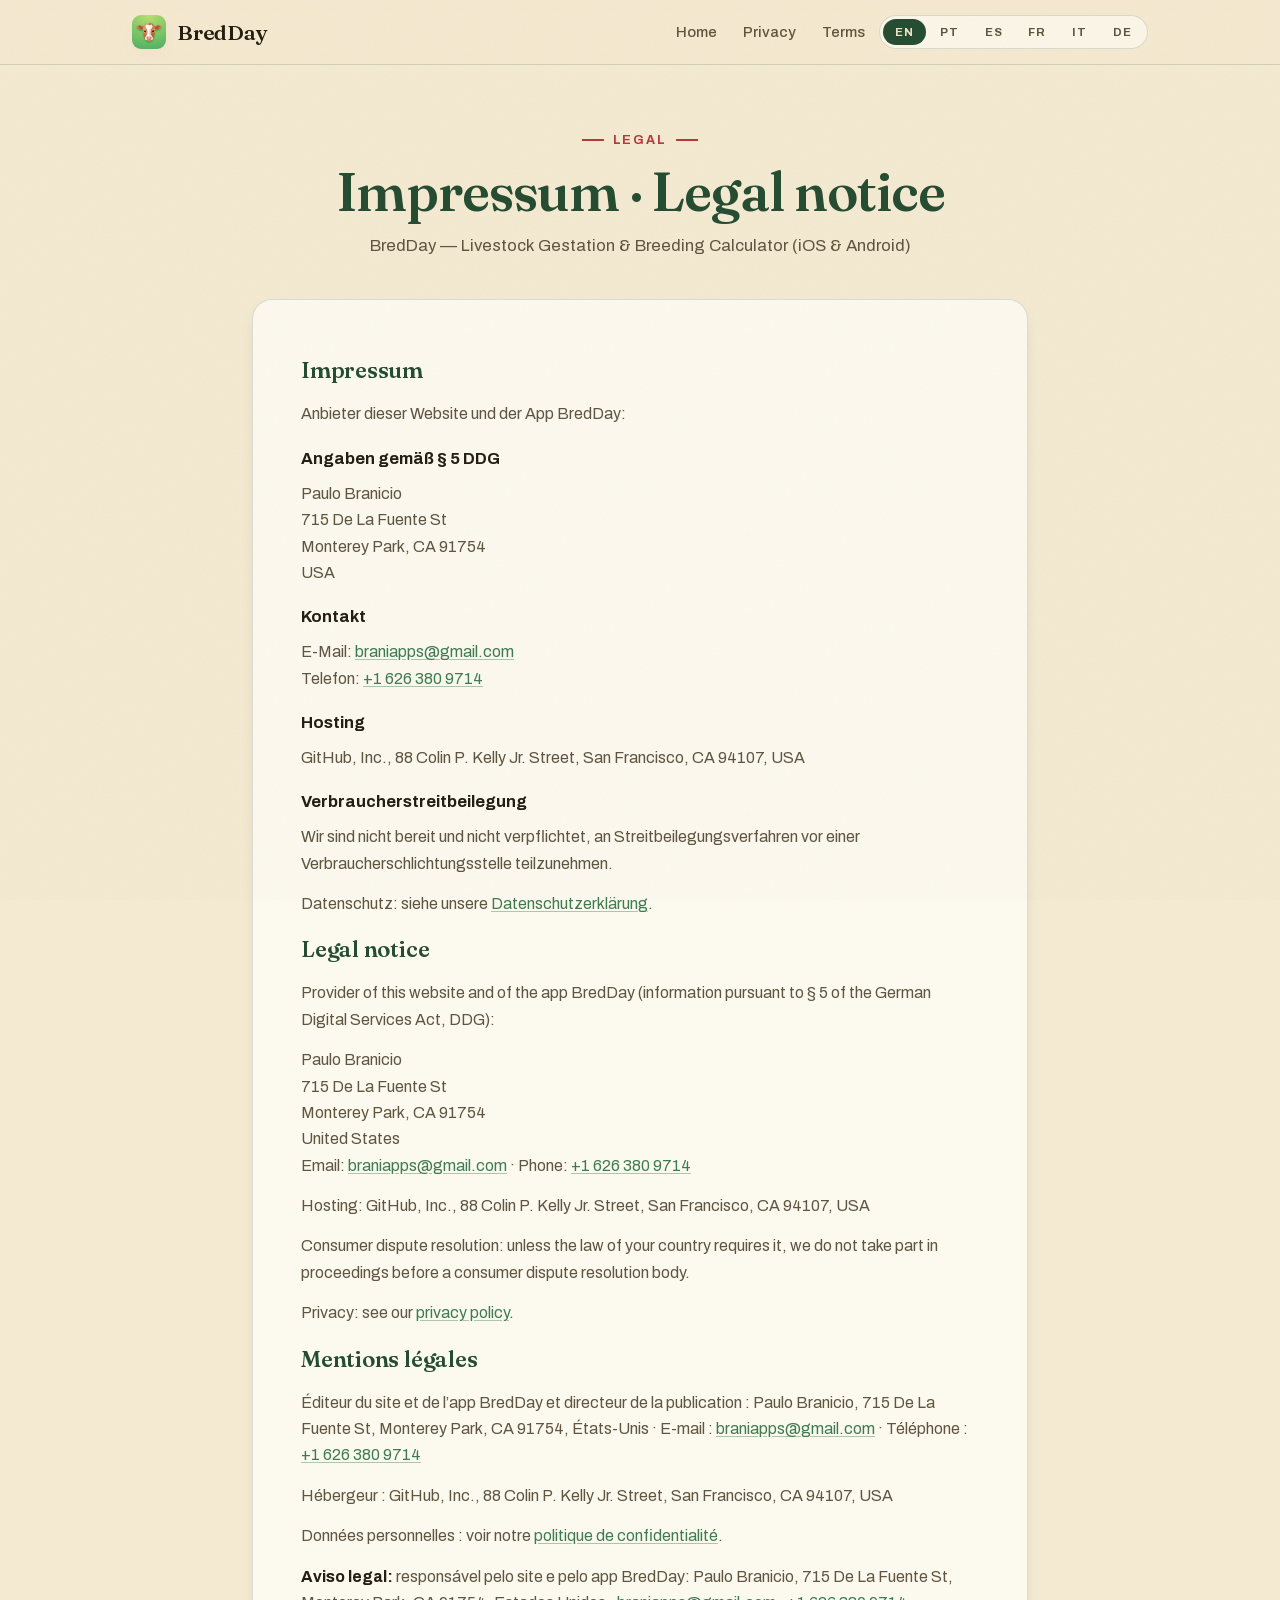
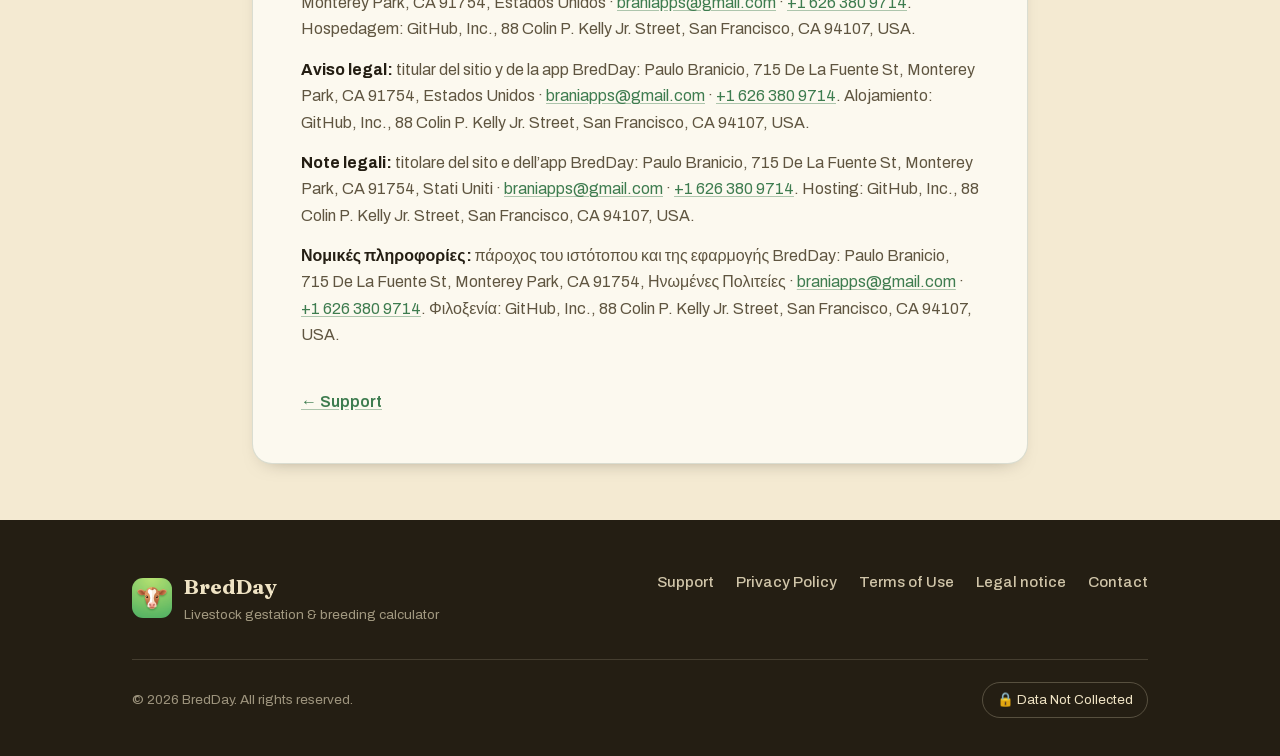
==== impressum.html @ 79020105 "legal: Impressum, named data controller, EU consumer terms; self-hosted fonts Co-Authored-By: Claude" ====
<!DOCTYPE html>
<html lang="en">
<head>
<meta charset="UTF-8">
<meta name="viewport" content="width=device-width, initial-scale=1.0">
<title>Impressum · Legal notice — BredDay</title>
<meta name="description" content="Impressum and legal notice for BredDay and this support site: provider, contact, hosting.">
<link rel="icon" href="app-icon.png">
<link rel="stylesheet" href="fonts/fonts.css">
<script src="site.js" defer></script>
<style>
  :root{
    --paper:#F4EAD2;--paper-2:#FBF6E8;--card:#FCF9EF;
    --ink:#241E13;--ink-soft:#5f5540;
    --green:#3E7C4F;--green-deep:#264d31;
    --barn:#B33A3A;--amber:#C9821B;--wheat:#EFE3C4;
    --hair:rgba(38,77,49,.16);
    --shadow:0 18px 40px -22px rgba(36,30,19,.45);
    --shadow-sm:0 8px 20px -14px rgba(36,30,19,.5);
    --serif:"Fraunces",Georgia,"Times New Roman",serif;
    --sans:"Archivo",-apple-system,BlinkMacSystemFont,"Segoe UI",sans-serif;
  }
  *{margin:0;padding:0;box-sizing:border-box}
  html{scroll-behavior:smooth}
  body{font-family:var(--sans);color:var(--ink);background:var(--paper);line-height:1.65;-webkit-font-smoothing:antialiased;overflow-x:hidden}
  body::before{content:"";position:fixed;inset:0;z-index:9999;pointer-events:none;opacity:.05;mix-blend-mode:multiply;
    background-image:url("data:image/svg+xml,%3Csvg xmlns='http://www.w3.org/2000/svg' width='140' height='140'%3E%3Cfilter id='n'%3E%3CfeTurbulence type='fractalNoise' baseFrequency='0.8' numOctaves='3' stitchTiles='stitch'/%3E%3C/filter%3E%3Crect width='100%25' height='100%25' filter='url(%23n)'/%3E%3C/svg%3E")}
  ::selection{background:var(--amber);color:#fff}
  .wrap{max-width:820px;margin:0 auto;padding:0 22px}

  header.site{position:sticky;top:0;z-index:50;background:rgba(244,234,210,.82);backdrop-filter:saturate(150%) blur(10px);border-bottom:1px solid var(--hair)}
  .nav{max-width:1060px;margin:0 auto;padding:0 22px;display:flex;align-items:center;justify-content:space-between;gap:14px;height:64px}
  .brand{display:flex;align-items:center;gap:11px;text-decoration:none;color:var(--ink);font-weight:600}
  .brand img{width:34px;height:34px;border-radius:9px;box-shadow:var(--shadow-sm)}
  .brand b{font-family:var(--serif);font-size:1.32rem;font-weight:600;letter-spacing:-.01em}
  .nav-links{display:flex;gap:26px;font-size:.93rem;font-weight:500;margin-left:auto}
  .nav-links a{text-decoration:none;color:var(--ink-soft);transition:color .2s}
  .nav-links a:hover,.nav-links a.active{color:var(--green-deep)}
  @media(max-width:640px){.nav-links{display:none}}

  /* ---------- Language switch ----------
     .langtabs is the role="tablist"; site.js maintains aria-selected,
     aria-controls and tabindex on the buttons. Hidden without JS: all six
     languages already render stacked then, so a switch that cannot switch
     anything would only be a trap. */
  .langtabs{display:inline-flex;gap:2px;padding:3px;border-radius:999px;background:var(--paper-2);border:1px solid var(--hair);flex:none}
  .langtabs [role="tab"]{appearance:none;-webkit-appearance:none;border:0;background:transparent;cursor:pointer;padding:7px 12px;border-radius:999px;font-family:var(--sans);font-size:.72rem;font-weight:700;letter-spacing:.08em;color:var(--ink-soft);transition:color .2s,background-color .2s}
  .langtabs [role="tab"]:hover{color:var(--green-deep);background:var(--wheat)}
  .langtabs [role="tab"][aria-selected="true"]{background:var(--green-deep);color:var(--wheat);font-weight:800}
  .langtabs [role="tab"]:focus-visible{outline:2px solid var(--green);outline-offset:2px}
  html:not([data-js="on"]) .langtabs{display:none}

  /* Languages are hidden ONLY when site.js has announced itself by setting
     data-js on <html>. If the script never runs or throws, this selector
     stops matching and all six languages render stacked — readable,
     anchor-navigable, and complete. Showing the wrong language is cosmetic;
     showing none would be a legal-content outage. Never hide [data-lang]
     outside an html[data-js="on"] scope. */
  html[data-js="on"] [data-lang]{display:none}
  html[data-js="on"] [data-lang][data-lang-active]{display:block}
  html:not([data-js="on"]) [data-lang] + [data-lang]{border-top:2px solid var(--hair)}

  .doc-hero{text-align:center;padding:58px 0 6px}
  .eyebrow{display:inline-flex;align-items:center;gap:9px;font-size:.78rem;font-weight:700;letter-spacing:.16em;text-transform:uppercase;color:var(--barn);margin-bottom:14px}
  .eyebrow::before,.eyebrow::after{content:"";width:22px;height:2px;background:var(--barn);display:inline-block}
  .doc-hero h1{font-family:var(--serif);font-weight:600;letter-spacing:-.02em;line-height:1.02;font-size:clamp(2.4rem,6vw,3.4rem);color:var(--green-deep)}
  .doc-hero .app{color:var(--ink-soft);margin-top:12px;font-size:1.05rem}
  .doc-hero .date{display:inline-block;margin-top:18px;font-size:.8rem;font-weight:600;letter-spacing:.05em;color:var(--green-deep);background:var(--paper-2);border:1px solid var(--hair);padding:6px 15px;border-radius:999px}

  .doc{background:var(--card);border:1px solid var(--hair);border-radius:20px;box-shadow:var(--shadow-sm);padding:clamp(26px,5vw,48px);margin:34px 0 56px}
  .doc h2{font-family:var(--serif);font-weight:600;letter-spacing:-.01em;font-size:1.4rem;color:var(--green-deep);margin:32px 0 12px}
  .doc h2:first-child{margin-top:4px}
  .doc h3{font-size:1.02rem;font-weight:700;color:var(--ink);margin:18px 0 8px}
  .doc p{color:var(--ink-soft);margin-bottom:14px}
  .doc ul{margin:0 0 16px 22px}
  .doc li{color:var(--ink-soft);margin-bottom:8px}
  .doc strong{color:var(--ink)}
  .doc a{color:var(--green);text-decoration:underline;text-underline-offset:2px;text-decoration-color:rgba(62,124,79,.42)}
  .doc a:hover{text-decoration-color:var(--green)}

  .callout{border-radius:14px;padding:22px 24px;margin:24px 0;border-left:5px solid var(--green);background:rgba(62,124,79,.08)}
  .callout p:last-child{margin-bottom:0}
  .contact{background:var(--paper-2);border:1px solid var(--hair);border-radius:16px;padding:26px;margin-top:32px}
  .contact h2{margin-top:0}
  .contact .mail{display:inline-block;margin-top:4px;font-weight:600;font-size:1.05rem}

  .doc-back{display:inline-flex;align-items:center;gap:8px;margin-top:26px;font-weight:600;color:var(--green-deep);text-decoration:none}
  .doc-back:hover{text-decoration:underline}

  footer{background:var(--ink);color:var(--wheat);padding:50px 0 38px}
  .foot-top{display:flex;flex-wrap:wrap;gap:26px;justify-content:space-between;align-items:flex-start}
  .foot-brand{display:flex;align-items:center;gap:12px}
  .foot-brand img{width:40px;height:40px;border-radius:11px}
  .foot-brand b{font-family:var(--serif);font-size:1.3rem}
  .foot-brand span{display:block;font-size:.85rem;color:rgba(239,227,196,.62)}
  .foot-links{display:flex;flex-wrap:wrap;gap:22px;font-size:.95rem;font-weight:500}
  .foot-links a{color:var(--wheat);text-decoration:none;opacity:.85;transition:opacity .2s}
  .foot-links a:hover{opacity:1;text-decoration:underline}
  .foot-bottom{margin-top:32px;padding-top:22px;border-top:1px solid rgba(239,227,196,.16);display:flex;flex-wrap:wrap;gap:14px;justify-content:space-between;align-items:center;font-size:.85rem;color:rgba(239,227,196,.6)}
  .privacy-badge{display:inline-flex;align-items:center;gap:8px;border:1px solid rgba(239,227,196,.25);border-radius:999px;padding:6px 14px;color:var(--wheat)}
  @media(prefers-reduced-motion:reduce){*{transition:none!important}html{scroll-behavior:auto}}
</style>
</head>
<body>

<!-- Chrome: lives outside every [data-lang] section, so its text is swapped by
     site.js from the data-i18n-* attributes rather than by duplication. The
     six tab labels stay untranslated: a language's own endonym initials are
     correct in every locale. -->
<header class="site">
  <div class="nav">
    <a class="brand" href="index.html"><img src="app-icon.png" alt="BredDay icon"><b>BredDay</b></a>
    <nav class="nav-links" aria-label="Main" data-i18n-aria-en="Main" data-i18n-aria-pt="Principal" data-i18n-aria-es="Principal" data-i18n-aria-fr="Principale" data-i18n-aria-it="Principale" data-i18n-aria-de="Hauptnavigation">
      <a href="index.html" data-i18n-en="Home" data-i18n-pt="Início" data-i18n-es="Inicio" data-i18n-fr="Accueil" data-i18n-it="Home" data-i18n-de="Start">Home</a>
      <a href="privacy.html" data-i18n-en="Privacy" data-i18n-pt="Privacidade" data-i18n-es="Privacidad" data-i18n-fr="Confidentialité" data-i18n-it="Privacy" data-i18n-de="Datenschutz">Privacy</a>
      <a href="terms.html" data-i18n-en="Terms" data-i18n-pt="Termos" data-i18n-es="Términos" data-i18n-fr="Conditions" data-i18n-it="Termini" data-i18n-de="Nutzungsbedingungen">Terms</a>
    </nav>
    <div class="langtabs" role="tablist" aria-label="Language" data-i18n-aria-en="Language" data-i18n-aria-pt="Idioma" data-i18n-aria-es="Idioma" data-i18n-aria-fr="Langue" data-i18n-aria-it="Lingua" data-i18n-aria-de="Sprache">
      <button type="button" role="tab" data-lang-target="en" aria-label="English">EN</button>
      <button type="button" role="tab" data-lang-target="pt" aria-label="Português">PT</button>
      <button type="button" role="tab" data-lang-target="es" aria-label="Español">ES</button>
      <button type="button" role="tab" data-lang-target="fr" aria-label="Français">FR</button>
      <button type="button" role="tab" data-lang-target="it" aria-label="Italiano">IT</button>
      <button type="button" role="tab" data-lang-target="de" aria-label="Deutsch">DE</button>
    </div>
  </div>
</header>

<main>
  <div class="wrap">
    <div class="doc-hero">
      <span class="eyebrow">Legal</span>
      <h1>Impressum · Legal notice</h1>
      <p class="app">BredDay — Livestock Gestation &amp; Breeding Calculator (iOS &amp; Android)</p>
    </div>
    <article class="doc">
        <section lang="de" id="impressum">
        <h2>Impressum</h2>
        <p>Anbieter dieser Website und der App BredDay:</p>
        <h3>Angaben gemäß § 5 DDG</h3>
        <p>Paulo Branicio<br>715 De La Fuente St<br>Monterey Park, CA 91754<br>USA</p>
        <h3>Kontakt</h3>
        <p>E-Mail: <a href="mailto:braniapps@gmail.com">braniapps@gmail.com</a><br>Telefon: <a href="tel:+16263809714">+1 626 380 9714</a></p>
        <h3>Hosting</h3>
        <p>GitHub, Inc., 88 Colin P. Kelly Jr. Street, San Francisco, CA 94107, USA</p>
        <h3>Verbraucherstreitbeilegung</h3>
        <p>Wir sind nicht bereit und nicht verpflichtet, an Streitbeilegungsverfahren vor einer Verbraucherschlichtungsstelle teilzunehmen.</p>
        <p>Datenschutz: siehe unsere <a href="privacy.html">Datenschutzerklärung</a>.</p>
        </section>

        <section lang="en" id="legal-notice">
        <h2>Legal notice</h2>
        <p>Provider of this website and of the app BredDay (information pursuant to § 5 of the German Digital Services Act, DDG):</p>
        <p>Paulo Branicio<br>715 De La Fuente St<br>Monterey Park, CA 91754<br>United States<br>Email: <a href="mailto:braniapps@gmail.com">braniapps@gmail.com</a> · Phone: <a href="tel:+16263809714">+1 626 380 9714</a></p>
        <p>Hosting: GitHub, Inc., 88 Colin P. Kelly Jr. Street, San Francisco, CA 94107, USA</p>
        <p>Consumer dispute resolution: unless the law of your country requires it, we do not take part in proceedings before a consumer dispute resolution body.</p>
        <p>Privacy: see our <a href="privacy.html">privacy policy</a>.</p>
        </section>

        <section lang="fr" id="mentions-legales">
        <h2>Mentions légales</h2>
        <p>Éditeur du site et de l’app BredDay et directeur de la publication : Paulo Branicio, 715 De La Fuente St, Monterey Park, CA 91754, États-Unis · E-mail : <a href="mailto:braniapps@gmail.com">braniapps@gmail.com</a> · Téléphone : <a href="tel:+16263809714">+1 626 380 9714</a></p>
        <p>Hébergeur : GitHub, Inc., 88 Colin P. Kelly Jr. Street, San Francisco, CA 94107, USA</p>
        <p>Données personnelles : voir notre <a href="privacy.html">politique de confidentialité</a>.</p>
        </section>

        <section class="legal-others">
        <p lang="pt"><strong>Aviso legal:</strong> responsável pelo site e pelo app BredDay: Paulo Branicio, 715 De La Fuente St, Monterey Park, CA 91754, Estados Unidos · <a href="mailto:braniapps@gmail.com">braniapps@gmail.com</a> · <a href="tel:+16263809714">+1 626 380 9714</a>. Hospedagem: GitHub, Inc., 88 Colin P. Kelly Jr. Street, San Francisco, CA 94107, USA.</p>
        <p lang="es"><strong>Aviso legal:</strong> titular del sitio y de la app BredDay: Paulo Branicio, 715 De La Fuente St, Monterey Park, CA 91754, Estados Unidos · <a href="mailto:braniapps@gmail.com">braniapps@gmail.com</a> · <a href="tel:+16263809714">+1 626 380 9714</a>. Alojamiento: GitHub, Inc., 88 Colin P. Kelly Jr. Street, San Francisco, CA 94107, USA.</p>
        <p lang="it"><strong>Note legali:</strong> titolare del sito e dell’app BredDay: Paulo Branicio, 715 De La Fuente St, Monterey Park, CA 91754, Stati Uniti · <a href="mailto:braniapps@gmail.com">braniapps@gmail.com</a> · <a href="tel:+16263809714">+1 626 380 9714</a>. Hosting: GitHub, Inc., 88 Colin P. Kelly Jr. Street, San Francisco, CA 94107, USA.</p>
        <p lang="el"><strong>Νομικές πληροφορίες:</strong> πάροχος του ιστότοπου και της εφαρμογής BredDay: Paulo Branicio, 715 De La Fuente St, Monterey Park, CA 91754, Ηνωμένες Πολιτείες · <a href="mailto:braniapps@gmail.com">braniapps@gmail.com</a> · <a href="tel:+16263809714">+1 626 380 9714</a>. Φιλοξενία: GitHub, Inc., 88 Colin P. Kelly Jr. Street, San Francisco, CA 94107, USA.</p>
        </section>

      <a class="doc-back" href="index.html">← Support</a>
    </article>
  </div>

  <footer>
      <div class="wrap" style="max-width:1060px">
        <div class="foot-top">
          <div class="foot-brand">
            <img src="app-icon.png" alt="BredDay icon">
            <div><b>BredDay</b><span>Livestock gestation &amp; breeding calculator</span></div>
          </div>
          <nav class="foot-links">
            <a href="index.html">Support</a>
            <a href="privacy.html">Privacy Policy</a>
            <a href="terms.html">Terms of Use</a>
            <a href="impressum.html">Legal notice</a>
            <a href="mailto:braniapps@gmail.com">Contact</a>
          </nav>
        </div>
        <div class="foot-bottom">
          <span>© 2026 BredDay. All rights reserved.</span>
          <span class="privacy-badge">🔒 Data Not Collected</span>
        </div>
      </div>
    </footer>
</main>

</body>
</html>
---- fonts/fonts.css ----
/* Self-hosted Google Fonts (SIL Open Font License 1.1, see LICENSES.txt).
   Served from this site so no visitor data goes to a third party. Generated by selfhost_fonts.py. */

/* Archivo — latin-ext */
@font-face {
  font-family: 'Archivo';
  font-style: normal;
  font-weight: 400;
  font-stretch: 100%;
  font-display: swap;
  src: url(Archivo-normal-latin-ext-c628a829.woff2) format('woff2');
  unicode-range: U+0100-02BA, U+02BD-02C5, U+02C7-02CC, U+02CE-02D7, U+02DD-02FF, U+0304, U+0308, U+0329, U+1D00-1DBF, U+1E00-1E9F, U+1EF2-1EFF, U+2020, U+20A0-20AB, U+20AD-20C4, U+2113, U+2C60-2C7F, U+A720-A7FF;
}

/* Archivo — latin */
@font-face {
  font-family: 'Archivo';
  font-style: normal;
  font-weight: 400;
  font-stretch: 100%;
  font-display: swap;
  src: url(Archivo-normal-latin-0186fb75.woff2) format('woff2');
  unicode-range: U+0000-00FF, U+0131, U+0152-0153, U+02BB-02BC, U+02C6, U+02DA, U+02DC, U+0304, U+0308, U+0329, U+2000-206F, U+20AC, U+2122, U+2191, U+2193, U+2212, U+2215, U+FEFF, U+FFFD;
}

/* Archivo — latin-ext */
@font-face {
  font-family: 'Archivo';
  font-style: normal;
  font-weight: 500;
  font-stretch: 100%;
  font-display: swap;
  src: url(Archivo-normal-latin-ext-c628a829.woff2) format('woff2');
  unicode-range: U+0100-02BA, U+02BD-02C5, U+02C7-02CC, U+02CE-02D7, U+02DD-02FF, U+0304, U+0308, U+0329, U+1D00-1DBF, U+1E00-1E9F, U+1EF2-1EFF, U+2020, U+20A0-20AB, U+20AD-20C4, U+2113, U+2C60-2C7F, U+A720-A7FF;
}

/* Archivo — latin */
@font-face {
  font-family: 'Archivo';
  font-style: normal;
  font-weight: 500;
  font-stretch: 100%;
  font-display: swap;
  src: url(Archivo-normal-latin-0186fb75.woff2) format('woff2');
  unicode-range: U+0000-00FF, U+0131, U+0152-0153, U+02BB-02BC, U+02C6, U+02DA, U+02DC, U+0304, U+0308, U+0329, U+2000-206F, U+20AC, U+2122, U+2191, U+2193, U+2212, U+2215, U+FEFF, U+FFFD;
}

/* Archivo — latin-ext */
@font-face {
  font-family: 'Archivo';
  font-style: normal;
  font-weight: 600;
  font-stretch: 100%;
  font-display: swap;
  src: url(Archivo-normal-latin-ext-c628a829.woff2) format('woff2');
  unicode-range: U+0100-02BA, U+02BD-02C5, U+02C7-02CC, U+02CE-02D7, U+02DD-02FF, U+0304, U+0308, U+0329, U+1D00-1DBF, U+1E00-1E9F, U+1EF2-1EFF, U+2020, U+20A0-20AB, U+20AD-20C4, U+2113, U+2C60-2C7F, U+A720-A7FF;
}

/* Archivo — latin */
@font-face {
  font-family: 'Archivo';
  font-style: normal;
  font-weight: 600;
  font-stretch: 100%;
  font-display: swap;
  src: url(Archivo-normal-latin-0186fb75.woff2) format('woff2');
  unicode-range: U+0000-00FF, U+0131, U+0152-0153, U+02BB-02BC, U+02C6, U+02DA, U+02DC, U+0304, U+0308, U+0329, U+2000-206F, U+20AC, U+2122, U+2191, U+2193, U+2212, U+2215, U+FEFF, U+FFFD;
}

/* Archivo — latin-ext */
@font-face {
  font-family: 'Archivo';
  font-style: normal;
  font-weight: 700;
  font-stretch: 100%;
  font-display: swap;
  src: url(Archivo-normal-latin-ext-c628a829.woff2) format('woff2');
  unicode-range: U+0100-02BA, U+02BD-02C5, U+02C7-02CC, U+02CE-02D7, U+02DD-02FF, U+0304, U+0308, U+0329, U+1D00-1DBF, U+1E00-1E9F, U+1EF2-1EFF, U+2020, U+20A0-20AB, U+20AD-20C4, U+2113, U+2C60-2C7F, U+A720-A7FF;
}

/* Archivo — latin */
@font-face {
  font-family: 'Archivo';
  font-style: normal;
  font-weight: 700;
  font-stretch: 100%;
  font-display: swap;
  src: url(Archivo-normal-latin-0186fb75.woff2) format('woff2');
  unicode-range: U+0000-00FF, U+0131, U+0152-0153, U+02BB-02BC, U+02C6, U+02DA, U+02DC, U+0304, U+0308, U+0329, U+2000-206F, U+20AC, U+2122, U+2191, U+2193, U+2212, U+2215, U+FEFF, U+FFFD;
}

/* Fraunces — latin-ext */
@font-face {
  font-family: 'Fraunces';
  font-style: italic;
  font-weight: 400 600;
  font-display: swap;
  src: url(Fraunces-italic-latin-ext-ea6119fa.woff2) format('woff2');
  unicode-range: U+0100-02BA, U+02BD-02C5, U+02C7-02CC, U+02CE-02D7, U+02DD-02FF, U+0304, U+0308, U+0329, U+1D00-1DBF, U+1E00-1E9F, U+1EF2-1EFF, U+2020, U+20A0-20AB, U+20AD-20C4, U+2113, U+2C60-2C7F, U+A720-A7FF;
}

/* Fraunces — latin */
@font-face {
  font-family: 'Fraunces';
  font-style: italic;
  font-weight: 400 600;
  font-display: swap;
  src: url(Fraunces-italic-latin-acb6475b.woff2) format('woff2');
  unicode-range: U+0000-00FF, U+0131, U+0152-0153, U+02BB-02BC, U+02C6, U+02DA, U+02DC, U+0304, U+0308, U+0329, U+2000-206F, U+20AC, U+2122, U+2191, U+2193, U+2212, U+2215, U+FEFF, U+FFFD;
}

/* Fraunces — latin-ext */
@font-face {
  font-family: 'Fraunces';
  font-style: normal;
  font-weight: 400 700;
  font-display: swap;
  src: url(Fraunces-normal-latin-ext-ed6f8e85.woff2) format('woff2');
  unicode-range: U+0100-02BA, U+02BD-02C5, U+02C7-02CC, U+02CE-02D7, U+02DD-02FF, U+0304, U+0308, U+0329, U+1D00-1DBF, U+1E00-1E9F, U+1EF2-1EFF, U+2020, U+20A0-20AB, U+20AD-20C4, U+2113, U+2C60-2C7F, U+A720-A7FF;
}

/* Fraunces — latin */
@font-face {
  font-family: 'Fraunces';
  font-style: normal;
  font-weight: 400 700;
  font-display: swap;
  src: url(Fraunces-normal-latin-9e509503.woff2) format('woff2');
  unicode-range: U+0000-00FF, U+0131, U+0152-0153, U+02BB-02BC, U+02C6, U+02DA, U+02DC, U+0304, U+0308, U+0329, U+2000-206F, U+20AC, U+2122, U+2191, U+2193, U+2212, U+2215, U+FEFF, U+FFFD;
}
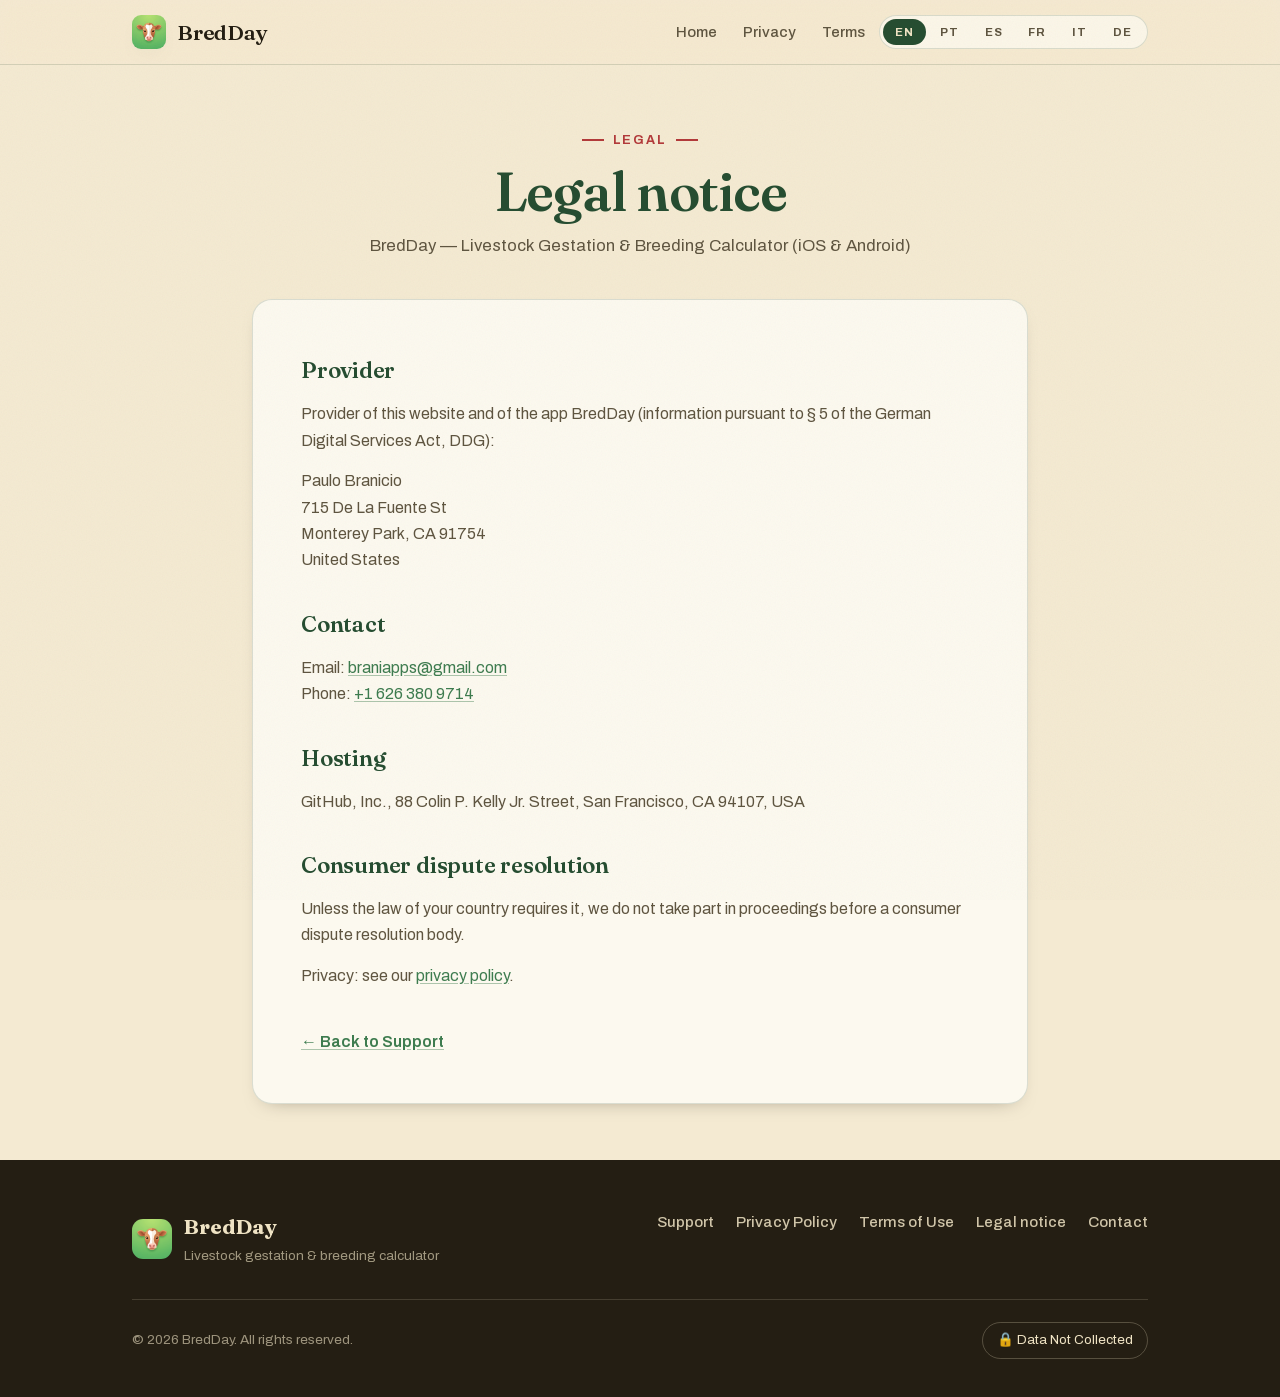
==== commit c4034d12: "legal: Impressum in every site language, switched by the language bar Co-Authored-By: Claude Opus 5." ====
--- a/impressum.html
+++ b/impressum.html
@@ -4,7 +4,7 @@
 <meta charset="UTF-8">
 <meta name="viewport" content="width=device-width, initial-scale=1.0">
 <title>Impressum · Legal notice — BredDay</title>
-<meta name="description" content="Impressum and legal notice for BredDay and this support site: provider, contact, hosting.">
+<meta name="description" content="Impressum and legal notice for BredDay: provider, contact details and hosting (§ 5 DDG), in every language of this site.">
 <link rel="icon" href="app-icon.png">
 <link rel="stylesheet" href="fonts/fonts.css">
 <script src="site.js" defer></script>
@@ -127,55 +127,46 @@
 </header>
 
 <main>
-  <div class="wrap">
-    <div class="doc-hero">
-      <span class="eyebrow">Legal</span>
-      <h1>Impressum · Legal notice</h1>
-      <p class="app">BredDay — Livestock Gestation &amp; Breeding Calculator (iOS &amp; Android)</p>
-    </div>
-    <article class="doc">
-        <section lang="de" id="impressum">
-        <h2>Impressum</h2>
-        <p>Anbieter dieser Website und der App BredDay:</p>
-        <h3>Angaben gemäß § 5 DDG</h3>
-        <p>Paulo Branicio<br>715 De La Fuente St<br>Monterey Park, CA 91754<br>USA</p>
-        <h3>Kontakt</h3>
-        <p>E-Mail: <a href="mailto:braniapps@gmail.com">braniapps@gmail.com</a><br>Telefon: <a href="tel:+16263809714">+1 626 380 9714</a></p>
-        <h3>Hosting</h3>
-        <p>GitHub, Inc., 88 Colin P. Kelly Jr. Street, San Francisco, CA 94107, USA</p>
-        <h3>Verbraucherstreitbeilegung</h3>
-        <p>Wir sind nicht bereit und nicht verpflichtet, an Streitbeilegungsverfahren vor einer Verbraucherschlichtungsstelle teilzunehmen.</p>
-        <p>Datenschutz: siehe unsere <a href="privacy.html">Datenschutzerklärung</a>.</p>
-        </section>
-
-        <section lang="en" id="legal-notice">
-        <h2>Legal notice</h2>
-        <p>Provider of this website and of the app BredDay (information pursuant to § 5 of the German Digital Services Act, DDG):</p>
-        <p>Paulo Branicio<br>715 De La Fuente St<br>Monterey Park, CA 91754<br>United States<br>Email: <a href="mailto:braniapps@gmail.com">braniapps@gmail.com</a> · Phone: <a href="tel:+16263809714">+1 626 380 9714</a></p>
-        <p>Hosting: GitHub, Inc., 88 Colin P. Kelly Jr. Street, San Francisco, CA 94107, USA</p>
-        <p>Consumer dispute resolution: unless the law of your country requires it, we do not take part in proceedings before a consumer dispute resolution body.</p>
+
+  <!-- ============================================================ ENGLISH ==
+       site.js stamps role="tabpanel", id, and aria-hidden on this element.
+       Never hand-author those. Portuguese, Spanish, French, Italian and German
+       are exact structural copies of this block with data-lang / id / lang /
+       aria-label and the copy swapped.
+
+       id="portugues", id="espanol", id="francais", id="italiano" and
+       id="deutsch" on the sections below are the only hand-authored ids
+       besides id="top": they are the deep-link anchors the BredDay app links
+       to (privacy.html#portugues / #espanol / #francais / #italiano /
+       #deutsch / #top) and
+       site.js maps them to a language. id="top" stays on the English <h1>
+       alone — ids must be unique. -->
+  <section data-lang="en" lang="en" aria-label="English">
+
+    <div class="wrap">
+      <div class="doc-hero">
+        <span class="eyebrow">Legal</span>
+        <h1 id="top">Legal notice</h1>
+        <p class="app">BredDay — Livestock Gestation &amp; Breeding Calculator (iOS &amp; Android)</p>
+      </div>
+
+      <article class="doc">
+        <h2>Provider</h2>
+        <p>Provider of this website and of the app BredDay (information pursuant to § 5 of the German Digital Services Act, DDG):</p>
+        <p>Paulo Branicio<br>715 De La Fuente St<br>Monterey Park, CA 91754<br>United States</p>
+        <h2>Contact</h2>
+        <p>Email: <a href="mailto:braniapps@gmail.com">braniapps@gmail.com</a><br>Phone: <a href="tel:+16263809714">+1 626 380 9714</a></p>
+        <h2>Hosting</h2>
+        <p>GitHub, Inc., 88 Colin P. Kelly Jr. Street, San Francisco, CA 94107, USA</p>
+        <h2>Consumer dispute resolution</h2>
+        <p>Unless the law of your country requires it, we do not take part in proceedings before a consumer dispute resolution body.</p>
         <p>Privacy: see our <a href="privacy.html">privacy policy</a>.</p>
-        </section>
-
-        <section lang="fr" id="mentions-legales">
-        <h2>Mentions légales</h2>
-        <p>Éditeur du site et de l’app BredDay et directeur de la publication : Paulo Branicio, 715 De La Fuente St, Monterey Park, CA 91754, États-Unis · E-mail : <a href="mailto:braniapps@gmail.com">braniapps@gmail.com</a> · Téléphone : <a href="tel:+16263809714">+1 626 380 9714</a></p>
-        <p>Hébergeur : GitHub, Inc., 88 Colin P. Kelly Jr. Street, San Francisco, CA 94107, USA</p>
-        <p>Données personnelles : voir notre <a href="privacy.html">politique de confidentialité</a>.</p>
-        </section>
-
-        <section class="legal-others">
-        <p lang="pt"><strong>Aviso legal:</strong> responsável pelo site e pelo app BredDay: Paulo Branicio, 715 De La Fuente St, Monterey Park, CA 91754, Estados Unidos · <a href="mailto:braniapps@gmail.com">braniapps@gmail.com</a> · <a href="tel:+16263809714">+1 626 380 9714</a>. Hospedagem: GitHub, Inc., 88 Colin P. Kelly Jr. Street, San Francisco, CA 94107, USA.</p>
-        <p lang="es"><strong>Aviso legal:</strong> titular del sitio y de la app BredDay: Paulo Branicio, 715 De La Fuente St, Monterey Park, CA 91754, Estados Unidos · <a href="mailto:braniapps@gmail.com">braniapps@gmail.com</a> · <a href="tel:+16263809714">+1 626 380 9714</a>. Alojamiento: GitHub, Inc., 88 Colin P. Kelly Jr. Street, San Francisco, CA 94107, USA.</p>
-        <p lang="it"><strong>Note legali:</strong> titolare del sito e dell’app BredDay: Paulo Branicio, 715 De La Fuente St, Monterey Park, CA 91754, Stati Uniti · <a href="mailto:braniapps@gmail.com">braniapps@gmail.com</a> · <a href="tel:+16263809714">+1 626 380 9714</a>. Hosting: GitHub, Inc., 88 Colin P. Kelly Jr. Street, San Francisco, CA 94107, USA.</p>
-        <p lang="el"><strong>Νομικές πληροφορίες:</strong> πάροχος του ιστότοπου και της εφαρμογής BredDay: Paulo Branicio, 715 De La Fuente St, Monterey Park, CA 91754, Ηνωμένες Πολιτείες · <a href="mailto:braniapps@gmail.com">braniapps@gmail.com</a> · <a href="tel:+16263809714">+1 626 380 9714</a>. Φιλοξενία: GitHub, Inc., 88 Colin P. Kelly Jr. Street, San Francisco, CA 94107, USA.</p>
-        </section>
-
-      <a class="doc-back" href="index.html">← Support</a>
-    </article>
-  </div>
-
-  <footer>
+
+        <a class="doc-back" href="index.html">← Back to Support</a>
+      </article>
+    </div>
+
+    <footer>
       <div class="wrap" style="max-width:1060px">
         <div class="foot-top">
           <div class="foot-brand">
@@ -196,6 +187,269 @@
         </div>
       </div>
     </footer>
+
+  </section>
+
+  <!-- ======================================================== PORTUGUÊS ==
+       Clone estrutural do bloco em inglês: mesmos elementos, mesmas classes,
+       mesma ordem — só o texto e data-lang / id / lang / aria-label mudam. -->
+  <section data-lang="pt" id="portugues" lang="pt-BR" aria-label="Português">
+
+    <div class="wrap">
+      <div class="doc-hero">
+        <span class="eyebrow">Legal</span>
+        <h1>Aviso legal</h1>
+        <p class="app">BredDay — Calculadora de Gestação e Manejo Reprodutivo (iOS e Android)</p>
+      </div>
+
+      <article class="doc">
+        <h2>Responsável</h2>
+        <p>Responsável por este site e pelo app BredDay (informações exigidas pelo § 5 da Lei alemã de Serviços Digitais, DDG):</p>
+        <p>Paulo Branicio<br>715 De La Fuente St<br>Monterey Park, CA 91754<br>Estados Unidos</p>
+        <h2>Contato</h2>
+        <p>E-mail: <a href="mailto:braniapps@gmail.com">braniapps@gmail.com</a><br>Telefone: <a href="tel:+16263809714">+1 626 380 9714</a></p>
+        <h2>Hospedagem</h2>
+        <p>GitHub, Inc., 88 Colin P. Kelly Jr. Street, San Francisco, CA 94107, USA</p>
+        <h2>Resolução de litígios de consumo</h2>
+        <p>Salvo quando a lei do seu país o exigir, não participamos de procedimentos de resolução de litígios perante entidades de resolução alternativa de litígios de consumo.</p>
+        <p>Privacidade: veja nossa <a href="privacy.html">política de privacidade</a>.</p>
+
+        <a class="doc-back" href="index.html">← Voltar ao Suporte</a>
+      </article>
+    </div>
+
+    <footer>
+      <div class="wrap" style="max-width:1060px">
+        <div class="foot-top">
+          <div class="foot-brand">
+            <img src="app-icon.png" alt="Ícone do BredDay">
+            <div><b>BredDay</b><span>Calculadora de gestação e manejo reprodutivo</span></div>
+          </div>
+          <nav class="foot-links">
+            <a href="index.html">Suporte</a>
+            <a href="privacy.html">Política de Privacidade</a>
+            <a href="terms.html">Termos de Uso</a>
+            <a href="impressum.html">Aviso legal</a>
+            <a href="mailto:braniapps@gmail.com">Contato</a>
+          </nav>
+        </div>
+        <div class="foot-bottom">
+          <span>© 2026 BredDay. Todos os direitos reservados.</span>
+          <span class="privacy-badge">🔒 Dados não coletados</span>
+        </div>
+      </div>
+    </footer>
+
+  </section>
+
+  <!-- ========================================================== ESPAÑOL ==
+       Clon estructural del bloque en inglés: mismos elementos, mismas clases,
+       mismo orden — solo cambian el texto y data-lang / id / lang / aria-label. -->
+  <section data-lang="es" id="espanol" lang="es" aria-label="Español">
+
+    <div class="wrap">
+      <div class="doc-hero">
+        <span class="eyebrow">Legal</span>
+        <h1>Aviso legal</h1>
+        <p class="app">BredDay — Calculadora de Gestación y Reproducción (iOS y Android)</p>
+      </div>
+
+      <article class="doc">
+        <h2>Titular</h2>
+        <p>Titular de este sitio y de la app BredDay (información exigida por el § 5 de la Ley alemana de Servicios Digitales, DDG):</p>
+        <p>Paulo Branicio<br>715 De La Fuente St<br>Monterey Park, CA 91754<br>Estados Unidos</p>
+        <h2>Contacto</h2>
+        <p>Correo electrónico: <a href="mailto:braniapps@gmail.com">braniapps@gmail.com</a><br>Teléfono: <a href="tel:+16263809714">+1 626 380 9714</a></p>
+        <h2>Alojamiento</h2>
+        <p>GitHub, Inc., 88 Colin P. Kelly Jr. Street, San Francisco, CA 94107, USA</p>
+        <h2>Resolución de litigios de consumo</h2>
+        <p>Salvo que la ley de tu país lo exija, no participamos en procedimientos de resolución de litigios ante entidades de resolución alternativa de litigios de consumo.</p>
+        <p>Privacidad: consulta nuestra <a href="privacy.html">política de privacidad</a>.</p>
+
+        <a class="doc-back" href="index.html">← Volver a Soporte</a>
+      </article>
+    </div>
+
+    <footer>
+      <div class="wrap" style="max-width:1060px">
+        <div class="foot-top">
+          <div class="foot-brand">
+            <img src="app-icon.png" alt="Ícono de BredDay">
+            <div><b>BredDay</b><span>Calculadora de gestación y reproducción</span></div>
+          </div>
+          <nav class="foot-links">
+            <a href="index.html">Soporte</a>
+            <a href="privacy.html">Política de Privacidad</a>
+            <a href="terms.html">Términos de Uso</a>
+            <a href="impressum.html">Aviso legal</a>
+            <a href="mailto:braniapps@gmail.com">Contacto</a>
+          </nav>
+        </div>
+        <div class="foot-bottom">
+          <span>© 2026 BredDay. Todos los derechos reservados.</span>
+          <span class="privacy-badge">🔒 No se recopilan datos</span>
+        </div>
+      </div>
+    </footer>
+
+  </section>
+
+  <!-- ========================================================== FRANÇAIS ==
+       Clone structurel du bloc en anglais : mêmes éléments, mêmes classes,
+       même ordre — seuls le texte et data-lang / id / lang / aria-label changent. -->
+  <section data-lang="fr" id="francais" lang="fr" aria-label="Français">
+
+    <div class="wrap">
+      <div class="doc-hero">
+        <span class="eyebrow">Juridique</span>
+        <h1>Mentions légales</h1>
+        <p class="app">BredDay — Calculateur de gestation et de reproduction (iOS et Android)</p>
+      </div>
+
+      <article class="doc">
+        <h2>Éditeur</h2>
+        <p>Éditeur du site et de l’app BredDay et directeur de la publication :</p>
+        <p>Paulo Branicio<br>715 De La Fuente St<br>Monterey Park, CA 91754<br>États-Unis</p>
+        <h2>Contact</h2>
+        <p>E-mail : <a href="mailto:braniapps@gmail.com">braniapps@gmail.com</a><br>Téléphone : <a href="tel:+16263809714">+1 626 380 9714</a></p>
+        <h2>Hébergeur</h2>
+        <p>GitHub, Inc., 88 Colin P. Kelly Jr. Street, San Francisco, CA 94107, USA</p>
+        <h2>Règlement des litiges de consommation</h2>
+        <p>Sauf si la loi de votre pays l’exige, nous ne participons pas à des procédures de règlement des litiges devant un organisme de médiation de la consommation.</p>
+        <p>Données personnelles : voir notre <a href="privacy.html">politique de confidentialité</a>.</p>
+
+        <a class="doc-back" href="index.html">← Retour à l’assistance</a>
+      </article>
+    </div>
+
+    <footer>
+      <div class="wrap" style="max-width:1060px">
+        <div class="foot-top">
+          <div class="foot-brand">
+            <img src="app-icon.png" alt="Icône de BredDay">
+            <div><b>BredDay</b><span>Calculateur de gestation et de reproduction</span></div>
+          </div>
+          <nav class="foot-links">
+            <a href="index.html">Assistance</a>
+            <a href="privacy.html">Politique de confidentialité</a>
+            <a href="terms.html">Conditions d’utilisation</a>
+            <a href="impressum.html">Mentions légales</a>
+            <a href="mailto:braniapps@gmail.com">Contact</a>
+          </nav>
+        </div>
+        <div class="foot-bottom">
+          <span>© 2026 BredDay. Tous droits réservés.</span>
+          <span class="privacy-badge">🔒 Données non collectées</span>
+        </div>
+      </div>
+    </footer>
+
+  </section>
+
+  <!-- ========================================================= ITALIANO ==
+       Clone strutturale del blocco in inglese: stessi elementi, stesse classi,
+       stesso ordine — cambiano solo il testo e data-lang / id / lang / aria-label. -->
+  <section data-lang="it" id="italiano" lang="it" aria-label="Italiano">
+
+    <div class="wrap">
+      <div class="doc-hero">
+        <span class="eyebrow">Note legali</span>
+        <h1>Note legali</h1>
+        <p class="app">BredDay — Calcolatore di gestazione e riproduzione del bestiame (iOS e Android)</p>
+      </div>
+
+      <article class="doc">
+        <h2>Titolare</h2>
+        <p>Titolare di questo sito e dell’app BredDay (informazioni ai sensi del § 5 della legge tedesca sui servizi digitali, DDG):</p>
+        <p>Paulo Branicio<br>715 De La Fuente St<br>Monterey Park, CA 91754<br>Stati Uniti</p>
+        <h2>Contatti</h2>
+        <p>E-mail: <a href="mailto:braniapps@gmail.com">braniapps@gmail.com</a><br>Telefono: <a href="tel:+16263809714">+1 626 380 9714</a></p>
+        <h2>Hosting</h2>
+        <p>GitHub, Inc., 88 Colin P. Kelly Jr. Street, San Francisco, CA 94107, USA</p>
+        <h2>Risoluzione delle controversie dei consumatori</h2>
+        <p>Salvo che la legge del tuo Paese lo imponga, non partecipiamo a procedure di risoluzione delle controversie davanti a un organismo di risoluzione alternativa delle controversie dei consumatori.</p>
+        <p>Privacy: vedi la nostra <a href="privacy.html">informativa sulla privacy</a>.</p>
+
+        <a class="doc-back" href="index.html">← Torna all’assistenza</a>
+      </article>
+    </div>
+
+    <footer>
+      <div class="wrap" style="max-width:1060px">
+        <div class="foot-top">
+          <div class="foot-brand">
+            <img src="app-icon.png" alt="Icona di BredDay">
+            <div><b>BredDay</b><span>Calcolatore di gestazione e riproduzione del bestiame</span></div>
+          </div>
+          <nav class="foot-links">
+            <a href="index.html">Assistenza</a>
+            <a href="privacy.html">Informativa sulla privacy</a>
+            <a href="terms.html">Termini di utilizzo</a>
+            <a href="impressum.html">Note legali</a>
+            <a href="mailto:braniapps@gmail.com">Contatti</a>
+          </nav>
+        </div>
+        <div class="foot-bottom">
+          <span>© 2026 BredDay. Tutti i diritti riservati.</span>
+          <span class="privacy-badge">🔒 Dati non raccolti</span>
+        </div>
+      </div>
+    </footer>
+
+  </section>
+
+  <!-- ========================================================== DEUTSCH ==
+       Strukturklon des englischen Blocks: gleiche Elemente, gleiche Klassen,
+       gleiche Reihenfolge – nur der Text und data-lang / id / lang / aria-label ändern sich. -->
+  <section data-lang="de" id="deutsch" lang="de" aria-label="Deutsch">
+
+    <div class="wrap">
+      <div class="doc-hero">
+        <span class="eyebrow">Rechtliches</span>
+        <h1>Impressum</h1>
+        <p class="app">BredDay – Trächtigkeits- und Belegungsrechner für Nutztiere (iOS und Android)</p>
+      </div>
+
+      <article class="doc">
+        <h2>Angaben gemäß § 5 DDG</h2>
+        <p>Anbieter dieser Website und der App BredDay:</p>
+        <p>Paulo Branicio<br>715 De La Fuente St<br>Monterey Park, CA 91754<br>USA</p>
+        <h2>Kontakt</h2>
+        <p>E-Mail: <a href="mailto:braniapps@gmail.com">braniapps@gmail.com</a><br>Telefon: <a href="tel:+16263809714">+1 626 380 9714</a></p>
+        <h2>Hosting</h2>
+        <p>GitHub, Inc., 88 Colin P. Kelly Jr. Street, San Francisco, CA 94107, USA</p>
+        <h2>Verbraucherstreitbeilegung</h2>
+        <p>Wir sind nicht bereit und nicht verpflichtet, an Streitbeilegungsverfahren vor einer Verbraucherschlichtungsstelle teilzunehmen.</p>
+        <p>Datenschutz: siehe unsere <a href="privacy.html">Datenschutzerklärung</a>.</p>
+
+        <a class="doc-back" href="index.html">← Zurück zum Support</a>
+      </article>
+    </div>
+
+    <footer>
+      <div class="wrap" style="max-width:1060px">
+        <div class="foot-top">
+          <div class="foot-brand">
+            <img src="app-icon.png" alt="BredDay-Symbol">
+            <div><b>BredDay</b><span>Trächtigkeits- und Belegungsrechner für Nutztiere</span></div>
+          </div>
+          <nav class="foot-links">
+            <a href="index.html">Support</a>
+            <a href="privacy.html">Datenschutzerklärung</a>
+            <a href="terms.html">Nutzungsbedingungen</a>
+            <a href="impressum.html">Impressum</a>
+            <a href="mailto:braniapps@gmail.com">Kontakt</a>
+          </nav>
+        </div>
+        <div class="foot-bottom">
+          <span>© 2026 BredDay. Alle Rechte vorbehalten.</span>
+          <span class="privacy-badge">🔒 Keine Daten erfasst</span>
+        </div>
+      </div>
+    </footer>
+
+  </section>
+
 </main>
 
 </body>
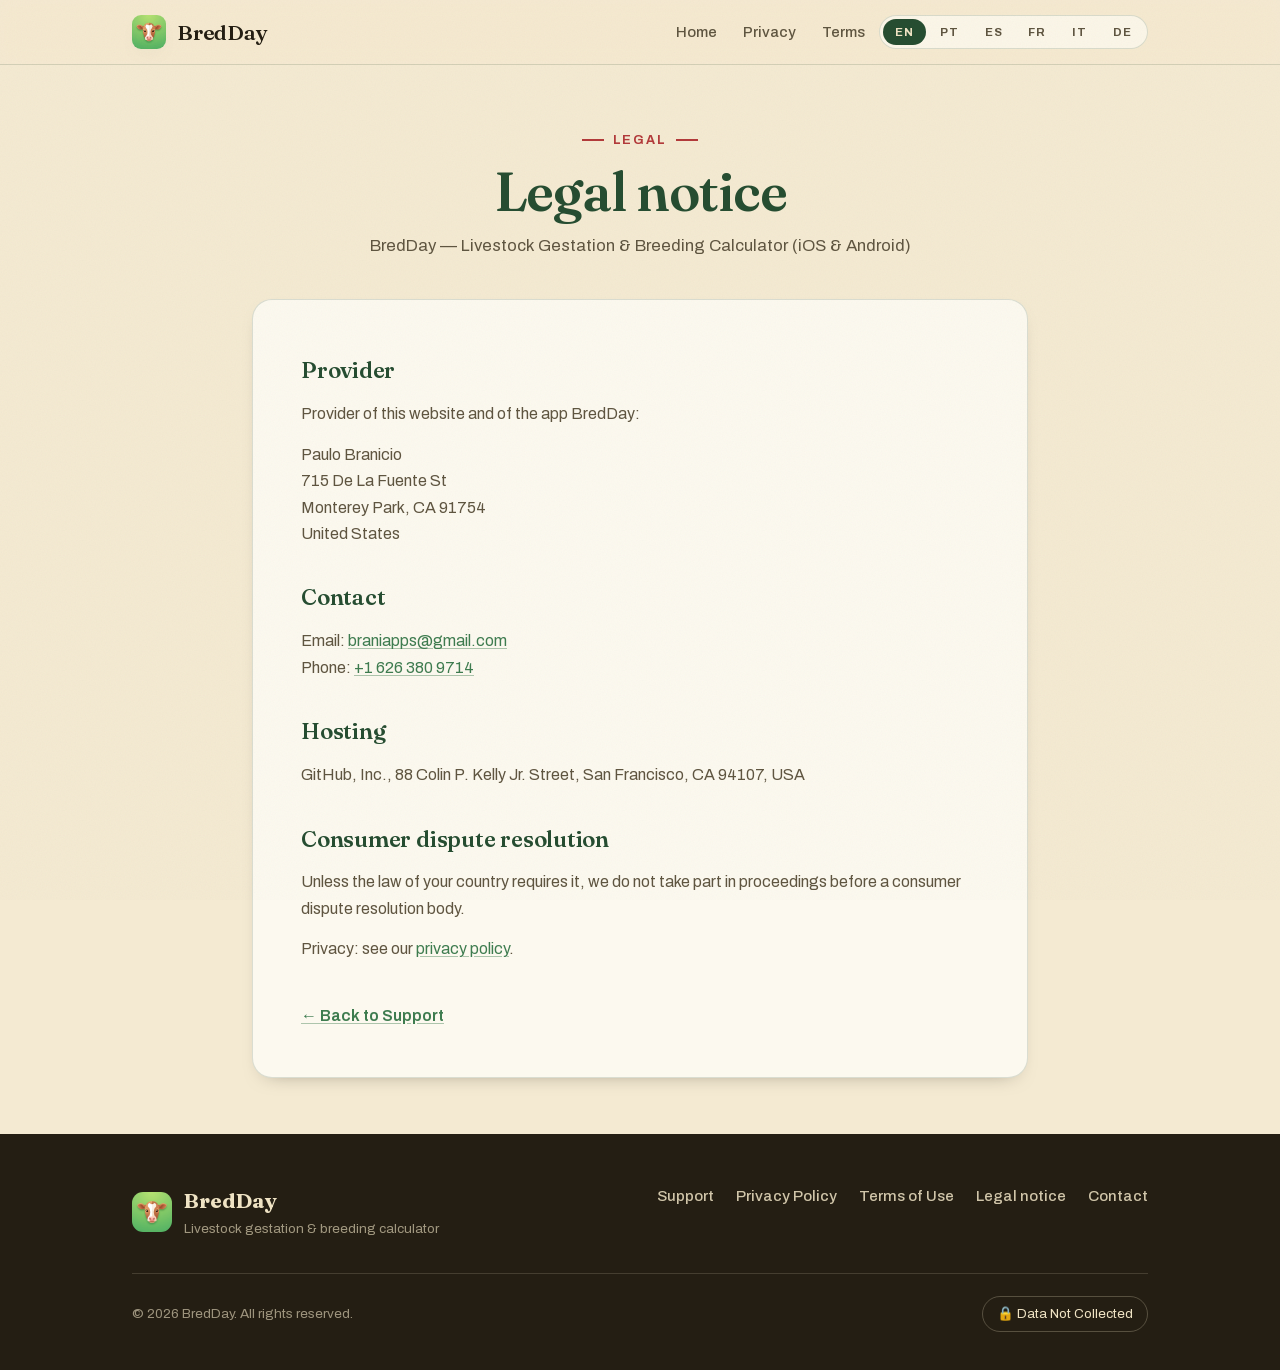
==== commit 4d7add49: "impressum: § 5 DDG named only in the German section Paulo (2026-11-09): the German Digital Services " ====
--- a/impressum.html
+++ b/impressum.html
@@ -4,7 +4,7 @@
 <meta charset="UTF-8">
 <meta name="viewport" content="width=device-width, initial-scale=1.0">
 <title>Impressum · Legal notice — BredDay</title>
-<meta name="description" content="Impressum and legal notice for BredDay: provider, contact details and hosting (§ 5 DDG), in every language of this site.">
+<meta name="description" content="Impressum and legal notice for BredDay: provider, contact details and hosting, in every language of this site.">
 <link rel="icon" href="app-icon.png">
 <link rel="stylesheet" href="fonts/fonts.css">
 <script src="site.js" defer></script>
@@ -152,7 +152,7 @@
 
       <article class="doc">
         <h2>Provider</h2>
-        <p>Provider of this website and of the app BredDay (information pursuant to § 5 of the German Digital Services Act, DDG):</p>
+        <p>Provider of this website and of the app BredDay:</p>
         <p>Paulo Branicio<br>715 De La Fuente St<br>Monterey Park, CA 91754<br>United States</p>
         <h2>Contact</h2>
         <p>Email: <a href="mailto:braniapps@gmail.com">braniapps@gmail.com</a><br>Phone: <a href="tel:+16263809714">+1 626 380 9714</a></p>
@@ -204,7 +204,7 @@
 
       <article class="doc">
         <h2>Responsável</h2>
-        <p>Responsável por este site e pelo app BredDay (informações exigidas pelo § 5 da Lei alemã de Serviços Digitais, DDG):</p>
+        <p>Responsável por este site e pelo app BredDay:</p>
         <p>Paulo Branicio<br>715 De La Fuente St<br>Monterey Park, CA 91754<br>Estados Unidos</p>
         <h2>Contato</h2>
         <p>E-mail: <a href="mailto:braniapps@gmail.com">braniapps@gmail.com</a><br>Telefone: <a href="tel:+16263809714">+1 626 380 9714</a></p>
@@ -256,7 +256,7 @@
 
       <article class="doc">
         <h2>Titular</h2>
-        <p>Titular de este sitio y de la app BredDay (información exigida por el § 5 de la Ley alemana de Servicios Digitales, DDG):</p>
+        <p>Titular de este sitio y de la app BredDay:</p>
         <p>Paulo Branicio<br>715 De La Fuente St<br>Monterey Park, CA 91754<br>Estados Unidos</p>
         <h2>Contacto</h2>
         <p>Correo electrónico: <a href="mailto:braniapps@gmail.com">braniapps@gmail.com</a><br>Teléfono: <a href="tel:+16263809714">+1 626 380 9714</a></p>
@@ -279,8 +279,8 @@
           </div>
           <nav class="foot-links">
             <a href="index.html">Soporte</a>
-            <a href="privacy.html">Política de Privacidad</a>
-            <a href="terms.html">Términos de Uso</a>
+            <a href="privacy.html">Política de privacidad</a>
+            <a href="terms.html">Términos de uso</a>
             <a href="impressum.html">Aviso legal</a>
             <a href="mailto:braniapps@gmail.com">Contacto</a>
           </nav>
@@ -360,7 +360,7 @@
 
       <article class="doc">
         <h2>Titolare</h2>
-        <p>Titolare di questo sito e dell’app BredDay (informazioni ai sensi del § 5 della legge tedesca sui servizi digitali, DDG):</p>
+        <p>Titolare di questo sito e dell’app BredDay:</p>
         <p>Paulo Branicio<br>715 De La Fuente St<br>Monterey Park, CA 91754<br>Stati Uniti</p>
         <h2>Contatti</h2>
         <p>E-mail: <a href="mailto:braniapps@gmail.com">braniapps@gmail.com</a><br>Telefono: <a href="tel:+16263809714">+1 626 380 9714</a></p>
